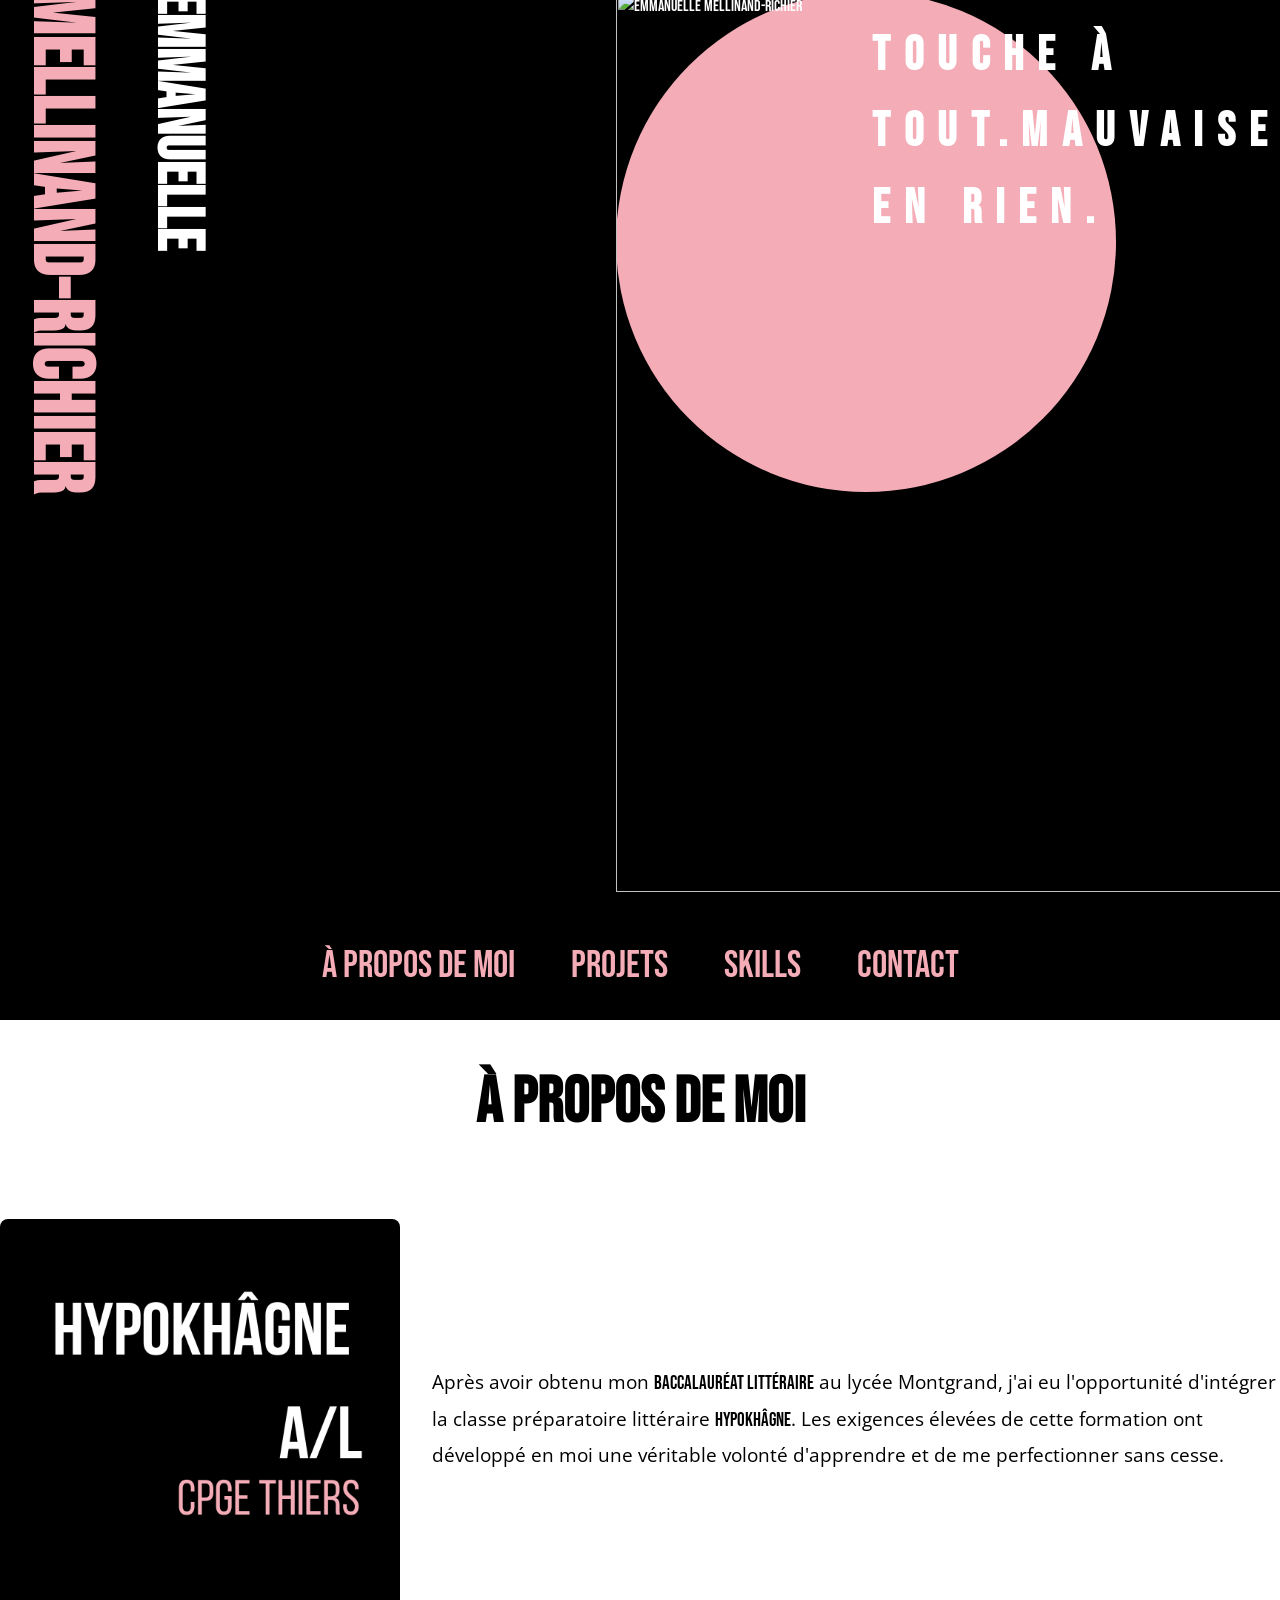
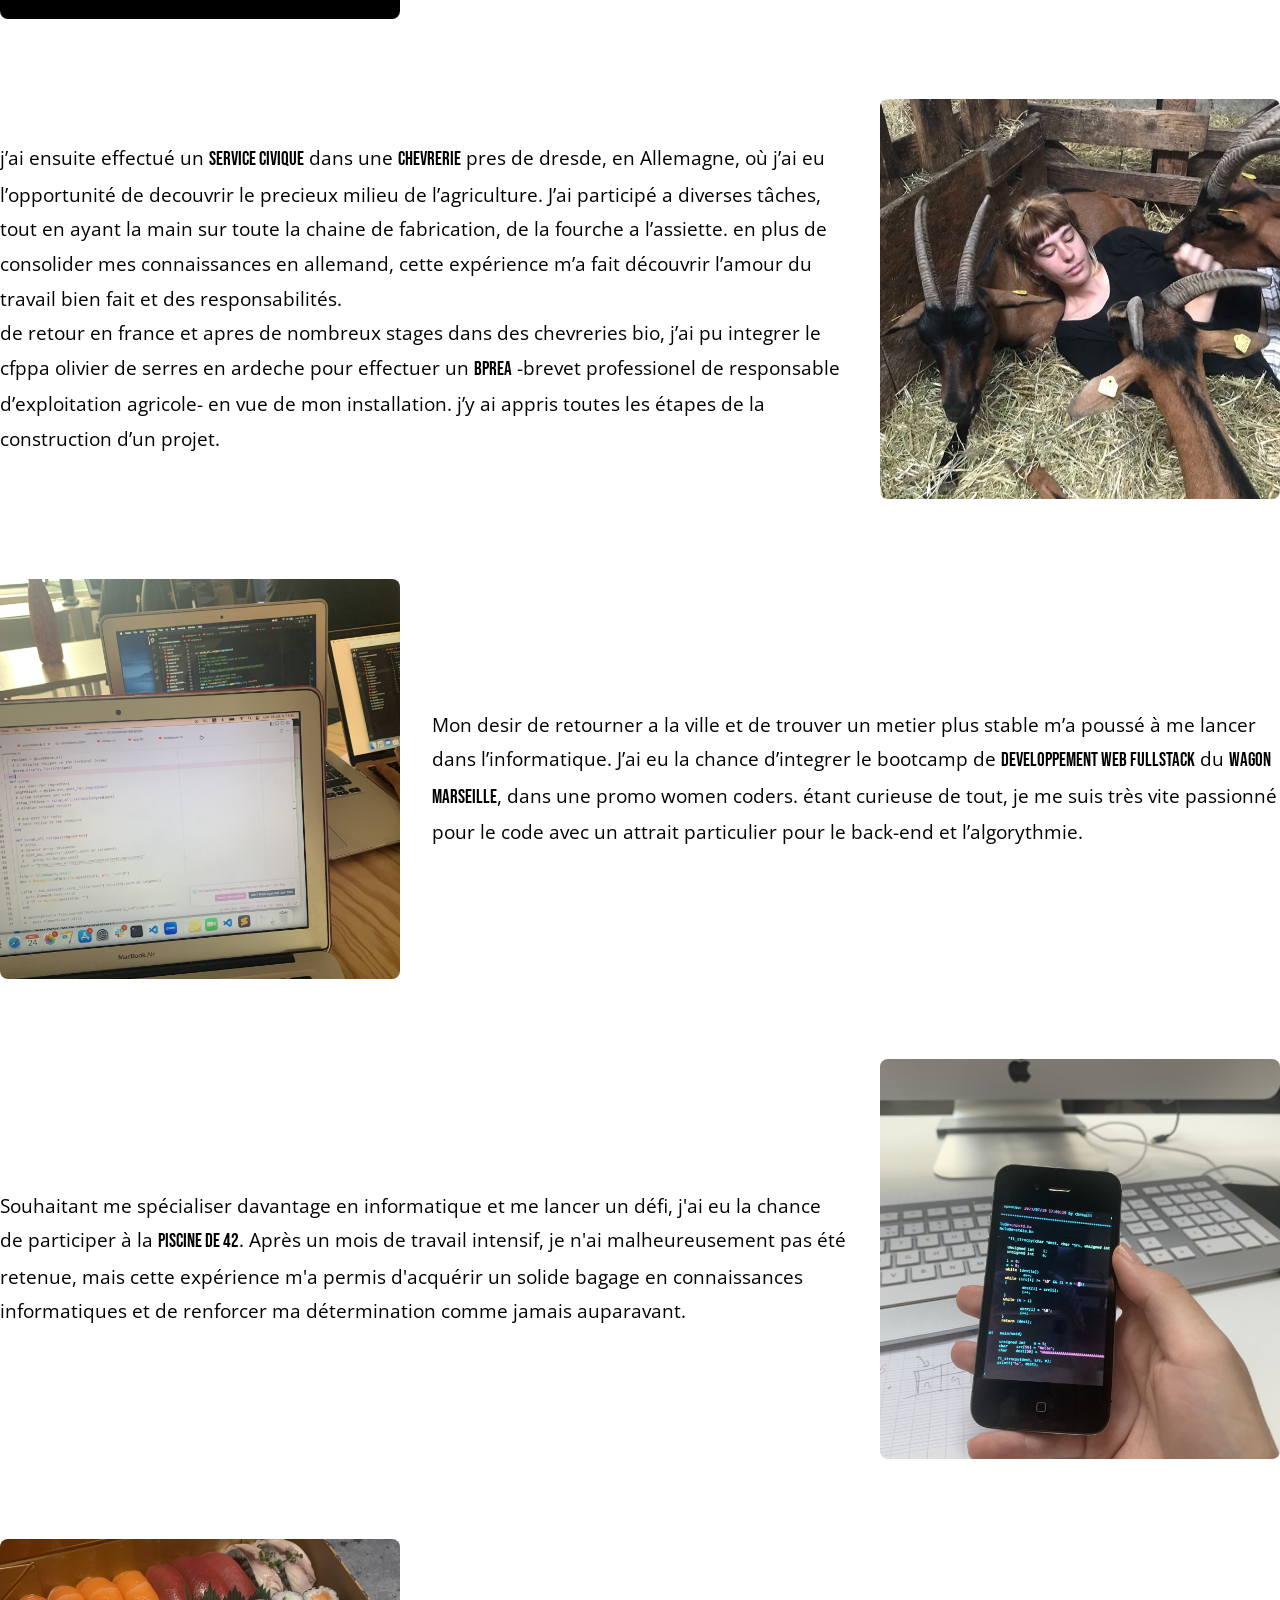
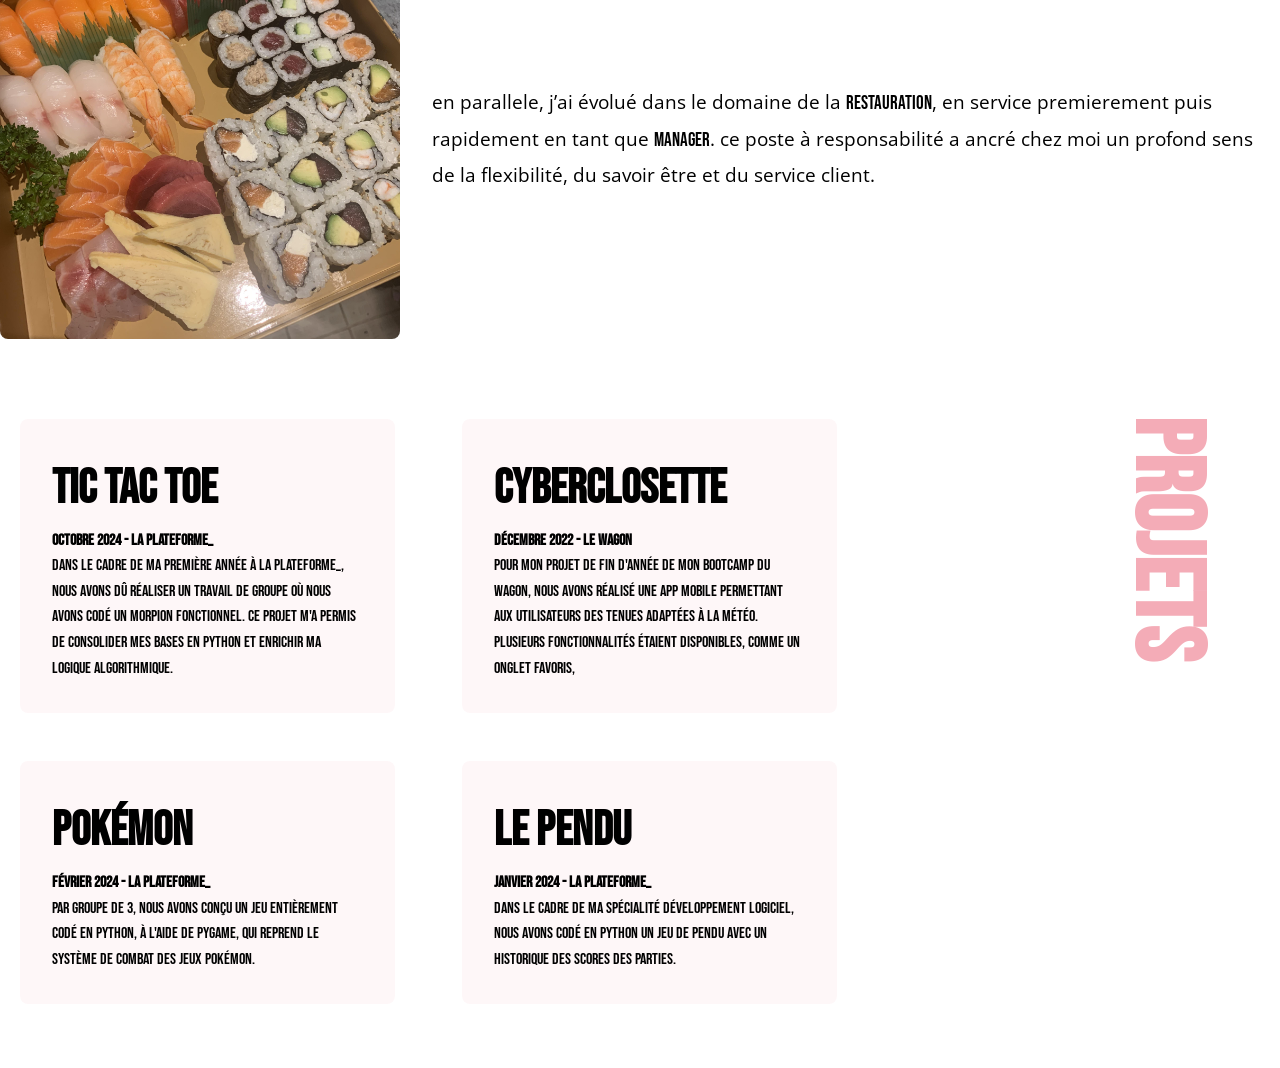
==== index.html @ a4fb5219 "most of the page done, missing contact form and footer + adaptive" ====
<html lang="fr">
<head>
    <meta charset="UTF-8">
    <meta name="viewport" content="width=device-width, initial-scale=1.0">
    <title>Portfolio</title>
    <link rel="stylesheet" href="style.css">
    <link rel="preconnect" href="https://fonts.googleapis.com">
    <link rel="preconnect" href="https://fonts.gstatic.com" crossorigin>
    <link href="https://fonts.googleapis.com/css2?family=Bebas+Neue&family=Danfo&family=Kanit:ital,wght@0,100;0,200;0,300;0,400;0,500;0,600;0,700;0,800;0,900;1,100;1,200;1,300;1,400;1,500;1,600;1,700;1,800;1,900&family=Lexend:wght@100&family=Noto+Sans:ital,wght@0,100..900;1,100..900&family=Roboto+Condensed:ital,wght@0,100..900;1,100..900&family=Roboto:ital,wght@0,100;0,300;0,400;0,500;0,700;0,900;1,100;1,300;1,400;1,500;1,700;1,900&display=swap" rel="stylesheet">
    <link rel="preconnect" href="https://fonts.googleapis.com">
<link rel="preconnect" href="https://fonts.gstatic.com" crossorigin>
<link href="https://fonts.googleapis.com/css2?family=Bebas+Neue&family=Danfo&family=Kanit:ital,wght@0,100;0,200;0,300;0,400;0,500;0,600;0,700;0,800;0,900;1,100;1,200;1,300;1,400;1,500;1,600;1,700;1,800;1,900&family=Lexend:wght@100&family=Noto+Sans:ital,wght@0,100..900;1,100..900&family=Open+Sans:ital,wght@0,300..800;1,300..800&family=Roboto+Condensed:ital,wght@0,100..900;1,100..900&family=Roboto:ital,wght@0,100;0,300;0,400;0,500;0,700;0,900;1,100;1,300;1,400;1,500;1,700;1,900&display=swap" rel="stylesheet">
    <script src="https://cdn.jsdelivr.net/gh/peterhry/CircleType@2.3.1/dist/circletype.min.js"></script>
</head>
<body>
    <header>
        <h1 class="banner-firstname">Mellinand-richier</h1>
        <br> 
        <h1>Emmanuelle</h1>
        <div id="portraitbanner">
            <span class="dot"></span>
            <h2 id="circletext"> touche à tout.mauvaise en rien.</h2>
            <img src="https://res.cloudinary.com/dshfyajcz/image/upload/v1732720341/orkq28lrtpl7rk5sfffn.png" alt="Emmanuelle Mellinand-Richier" id="portrait">
        </div>
    </header>
    <div id="navbar">
        <a href="">à propos de moi</a>
        <a href="">projets</a>
        <a href="">skills</a>
        <a href="">contact</a>
    </div>
    <div id="aboutme">
        <h2>à propos de moi</h2>
        <div class="exp">
            <p>Après avoir obtenu mon <span class="pink">baccalauréat littéraire</span> au lycée Montgrand, j'ai eu l'opportunité d'intégrer la classe préparatoire littéraire <span class="pink">hypokhâgne</span>. Les exigences élevées de cette formation ont développé en moi une véritable volonté d'apprendre et de me perfectionner sans cesse.</p>
            <img src="pictures/Hypokhâgne AL.png" alt="" id="hk">
        </div>
        <div class="exp">
            <p>j’ai ensuite effectué un <span class="pink">service civique</span> dans une <span class="pink">chevrerie</span> pres de dresde, en Allemagne, où j’ai eu l’opportunité de decouvrir le precieux milieu de l’agriculture. J’ai participé a diverses tâches, tout en ayant la main sur toute la chaine de fabrication, de la fourche a l’assiette. 
                en plus de consolider mes connaissances en allemand, cette expérience m’a fait découvrir l’amour du travail bien fait et des responsabilités. 
                <br> de retour en france et apres de nombreux stages dans des chevreries bio, j’ai pu integrer le cfppa olivier de serres en ardeche pour effectuer un <span class="pink">bprea</span> -brevet professionel de responsable d’exploitation agricole- en vue de mon installation. 
                j’y ai appris toutes les étapes de la construction d’un projet.
                </p>
            <img src="pictures/chevre1.JPG" alt="" id="goat1">
        </div>
        <div class="exp">
            <p>Mon desir de retourner a la ville et de trouver un metier plus stable m’a poussé à me lancer dans l’informatique. J’ai eu la chance d’integrer le bootcamp de <span class="pink"> developpement web fullstack</span> du <span class="pink">Wagon marseille</span>, dans une promo women coders. 
                étant curieuse de tout, je me suis très vite passionné pour le code avec un attrait particulier pour le back-end et l’algorythmie. </p>
            <img src="pictures/Wagon.jpg" alt="iphone code" id="wagonpic">
        </div>
        <div class="exp">
            <p>Souhaitant me spécialiser davantage en informatique et me lancer un défi, j'ai eu la chance de participer à la <span class="pink">piscine de 42</span>. Après un mois de travail intensif, je n'ai malheureusement pas été retenue, mais cette expérience m'a permis d'acquérir un solide bagage en connaissances informatiques et de renforcer ma détermination comme jamais auparavant.</p>
            <img src="pictures/42.jpg" alt="fortytwopic" id="fortytwopic">
        </div>
        <div class="exp">
            <p>en parallele, j’ai évolué dans le domaine de la <span class="pink">restauration</span>, en service premierement puis rapidement en tant que <span class="pink">manager</span>. ce poste à responsabilité a ancré chez moi un profond sens de la flexibilité, du savoir être et du service client.</p>
            <img src="pictures/sushi.jpg" alt="sushi" id="sushi">
        </div>
    </div>
    <div id="projects">
        <div class="project" id="one">
            <h3>Tic Tac Toe</h3>
            <h4>Octobre 2024 - La Plateforme_</h4>
            <p>Dans le cadre de ma première année à La Plateforme_, nous avons dû réaliser un travail de groupe où nous avons codé un morpion fonctionnel. 
                Ce projet m'a permis de consolider mes bases en python et enrichir ma logique algorithmique.
            </p>
        </div>
        <div class="project" id="two">
            <h3>Cyberclosette</h3>
            <h4>Décembre 2022 - Le Wagon</h4>
            <p>Pour mon projet de fin d'année de mon bootcamp du Wagon, nous avons réalisé une app mobile permettant aux utilisateurs des tenues
                adaptées à la météo. Plusieurs fonctionnalités étaient disponibles, comme un onglet favoris, 
            </p>
        </div>
        <div class="project" id="three">
            <h3>Pokémon</h3>
            <h4>Février 2024 - La Plateforme_</h4>
            <p> Par groupe de 3, nous avons conçu un jeu entièrement codé en python, à l'aide de Pygame, qui reprend le système de combat des jeux Pokémon.
            </p>
        </div>
        <div class="project" id="four">
            <h3>Le pendu</h3>
            <h4>Janvier 2024 - La Plateforme_</h4>
            <p>Dans le cadre de ma spécialité développement logiciel, nous avons codé en python un jeu de pendu avec un historique des scores des parties.
            </p>
        </div>
        <h2 id="projects-title">Projets</h2>
    </div>
</body>
<script>new CircleType(document.getElementById('circletext'));</script>
</html>
---- style.css ----
* {
    font-family: 'Bebas Neue';
}

* {
    margin: 0;
    padding: 0;
    box-sizing: border-box;
    font-family: 'Bebas Neue', sans-serif;
}

:root {
    --pink: #F4ACB7;
    --black: #000;
    --white: #fff;
}

html {
    scroll-behavior: smooth;
}

body {
    line-height: 1.6;
    overflow-x: hidden;
}
header {
    background-color: black;
    height: 103%;
    margin: -8px;
    display: flex;
    color: white;
    h1 {
        writing-mode: vertical-rl;
        text-orientation: mixed;
        font-size: 4em;
        margin: 0;
    }
}

.banner-firstname {
    font-size: 5.2em;
    color: #F4ACB7;
}

.dot {
    height: 500px;
    width: 500px;
    background-color: #F4ACB7;
    border-radius: 50%;
    position: absolute;
    z-index: 0;
}

#circletext {
    letter-spacing: .3em;
    font-size: 3em;
    margin-left: 20%;
    margin-top: 2%;
    position: absolute;
    z-index: 2;
    animation: effect 12s linear infinite;
}

#portrait {
    z-index: 1;
    position: absolute;
    height: 100%;
}

#portraitbanner {
    margin-left: 30%;
}

@keyframes effect {
    0%{
        transform: rotate(360deg);
    }
    100%{
        transform: rotate(0deg);
    }
}

#navbar {
    position: sticky;
    top: 0;
    background: var(--black);
    display: flex;
    justify-content: center;
    gap: 1.5rem;
    padding: 1rem;
    z-index: 1000;
}

#navbar a {
    color: var(--pink);
    text-decoration: none;
    font-size: clamp(1.5rem, 3vw, 2.5rem);
    padding: 0.5rem 1rem;
    transition: all 0.3s ease;
}

#navbar a:hover {
    background: var(--pink);
    color: var(--black);
}

/* Main content */
.container {
    max-width: 1200px;
    margin: 0 auto;
    padding: 2rem;
}

/* About section */
#aboutme h2 {
    font-size: clamp(3rem, 6vw, 4rem);
    text-align: center;
    margin: 2rem 0;
}

.exp {
    display: flex;
    flex-direction: column;
    gap: 2rem;
    margin: 3rem 0;
}

.exp p {
    font-family: 'Open Sans', sans-serif;
    font-size: clamp(1rem, 2vw, 1.2rem);
    line-height: 1.8;
    flex: 1;
}

.exp img {
    width: 100%;
    max-width: 400px;
    height: auto;
    border-radius: 8px;
    margin: 1rem auto;
}

/* Projects section */
#projects {
    display: grid;
    gap: 3rem;
    margin: 4rem 0;
    grid-template-columns: repeat(2, 1fr);
}

#one {
    grid-column: 1 / 2;
    grid-row: 1;
}

#two {
    grid-column: 2 / 2;
    grid-row: 1;
}

#three {
    grid-column: 1 / 2;
    grid-row: 2;
}

#four {
    grid-column: 2 / 2;
    grid-row: 2;
}

.project {
    background: rgba(244, 172, 183, 0.1);
    padding: 2rem;
    border-radius: 8px;
    margin-left: 5%;
}

.project h3 {
    font-size: clamp(2rem, 4vw, 3rem);
}

#projects-title {
    position: sticky;
    top: 200;
    writing-mode: vertical-rl;
    text-orientation: mixed;
    font-size: 6em;
    color: #F4ACB7;
    margin-right: 10%;
}

/* Responsive adjustments */
@media (min-width: 768px) {
    .header-content {
        grid-template-columns: auto 1fr;
        align-items: center;
    }

    .exp {
        flex-direction: row;
        align-items: center;
    }

    .exp:nth-child(even) {
        flex-direction: row-reverse;
    }

    #projects {
        grid-template-columns: repeat(auto-fit, minmax(300px, 1fr));
    }
}

@media (max-width: 480px) {
    #navbar {
        flex-wrap: wrap;
        gap: 0.5rem;
    }
    
    .exp img {
        max-width: 300px;
    }
}
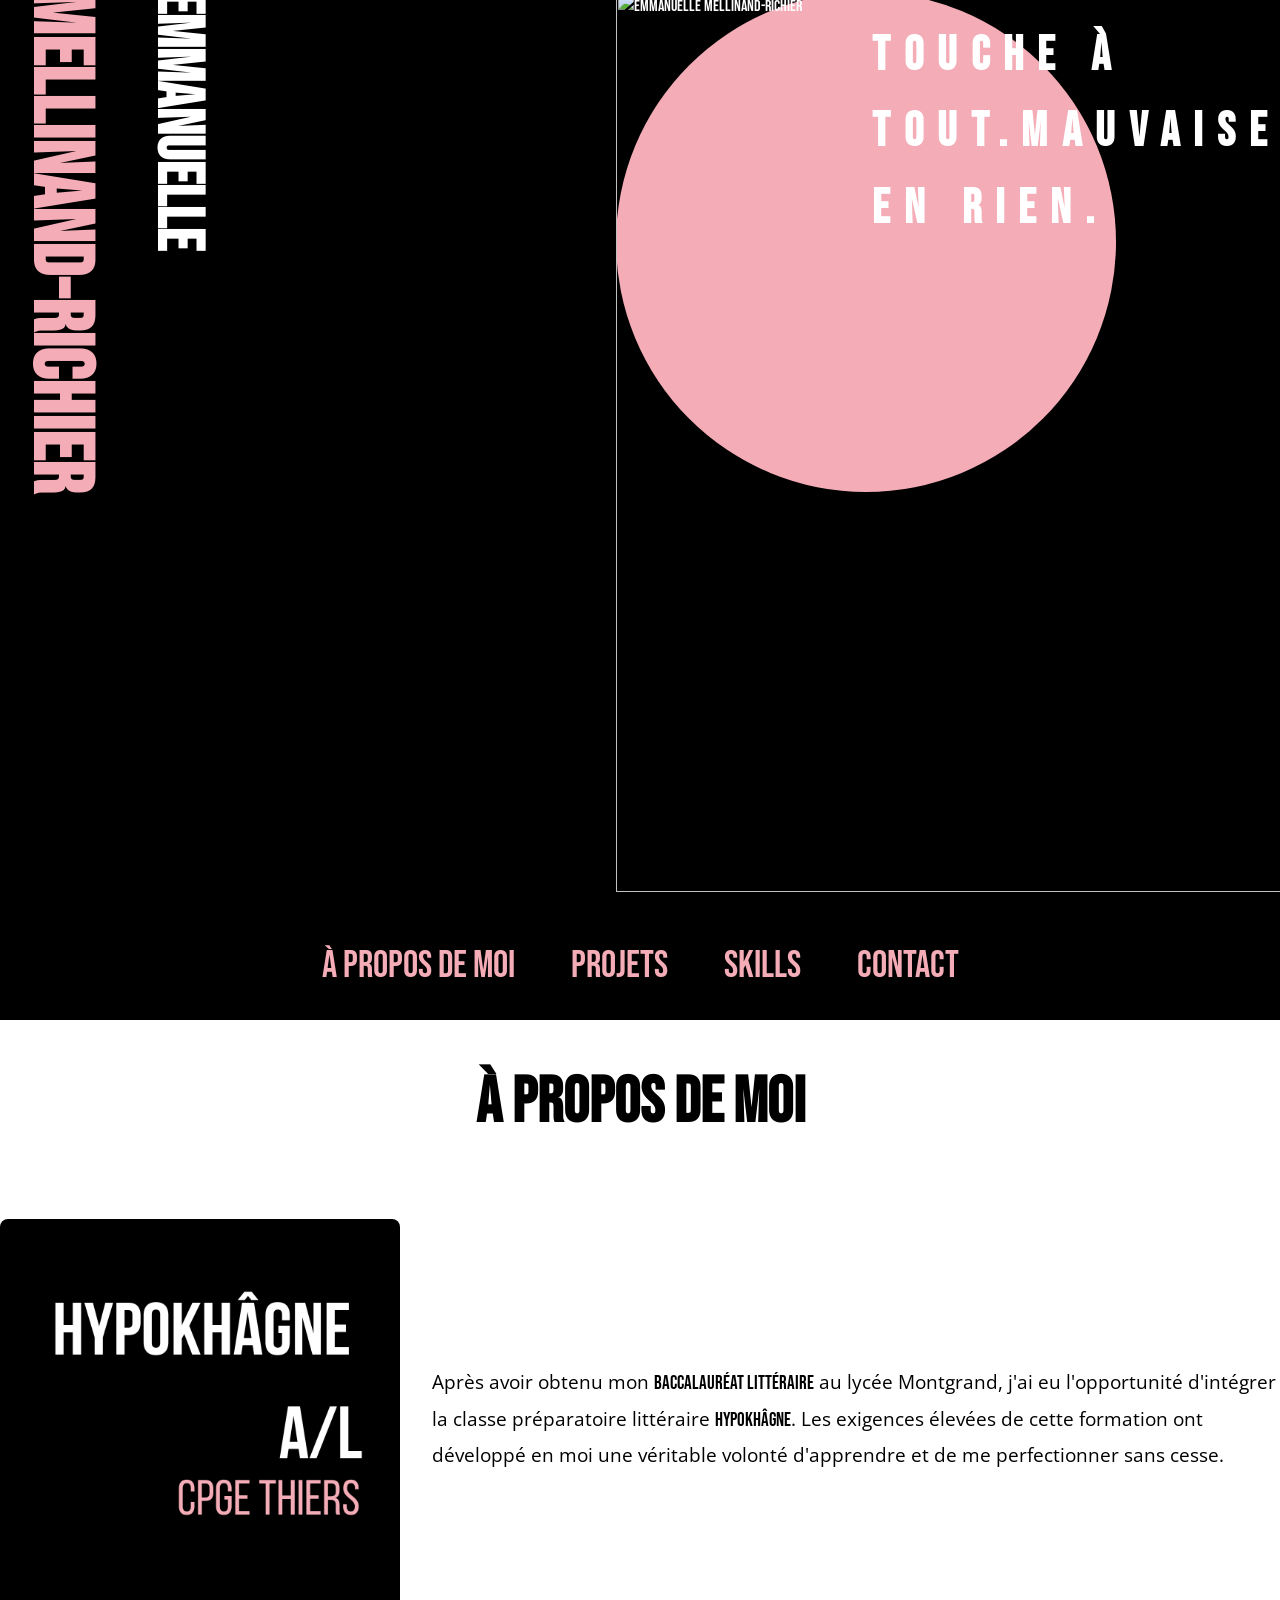
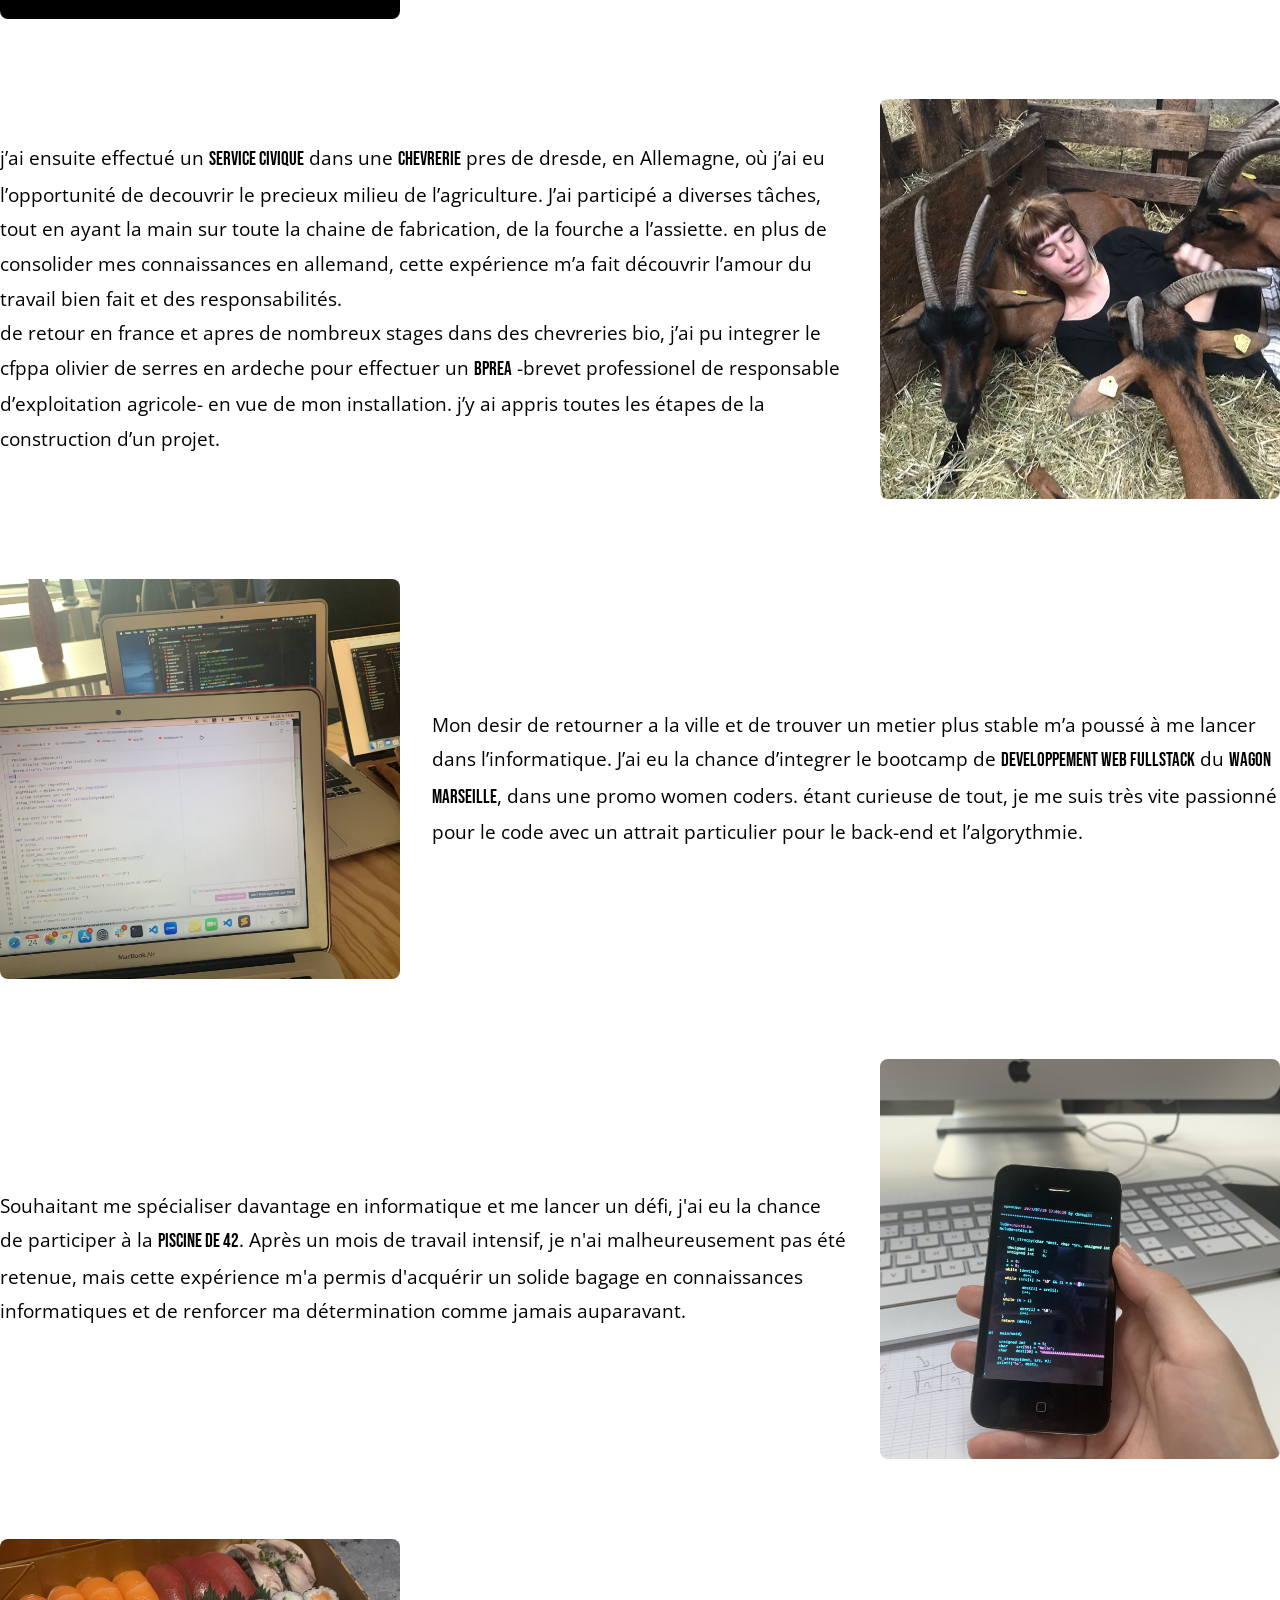
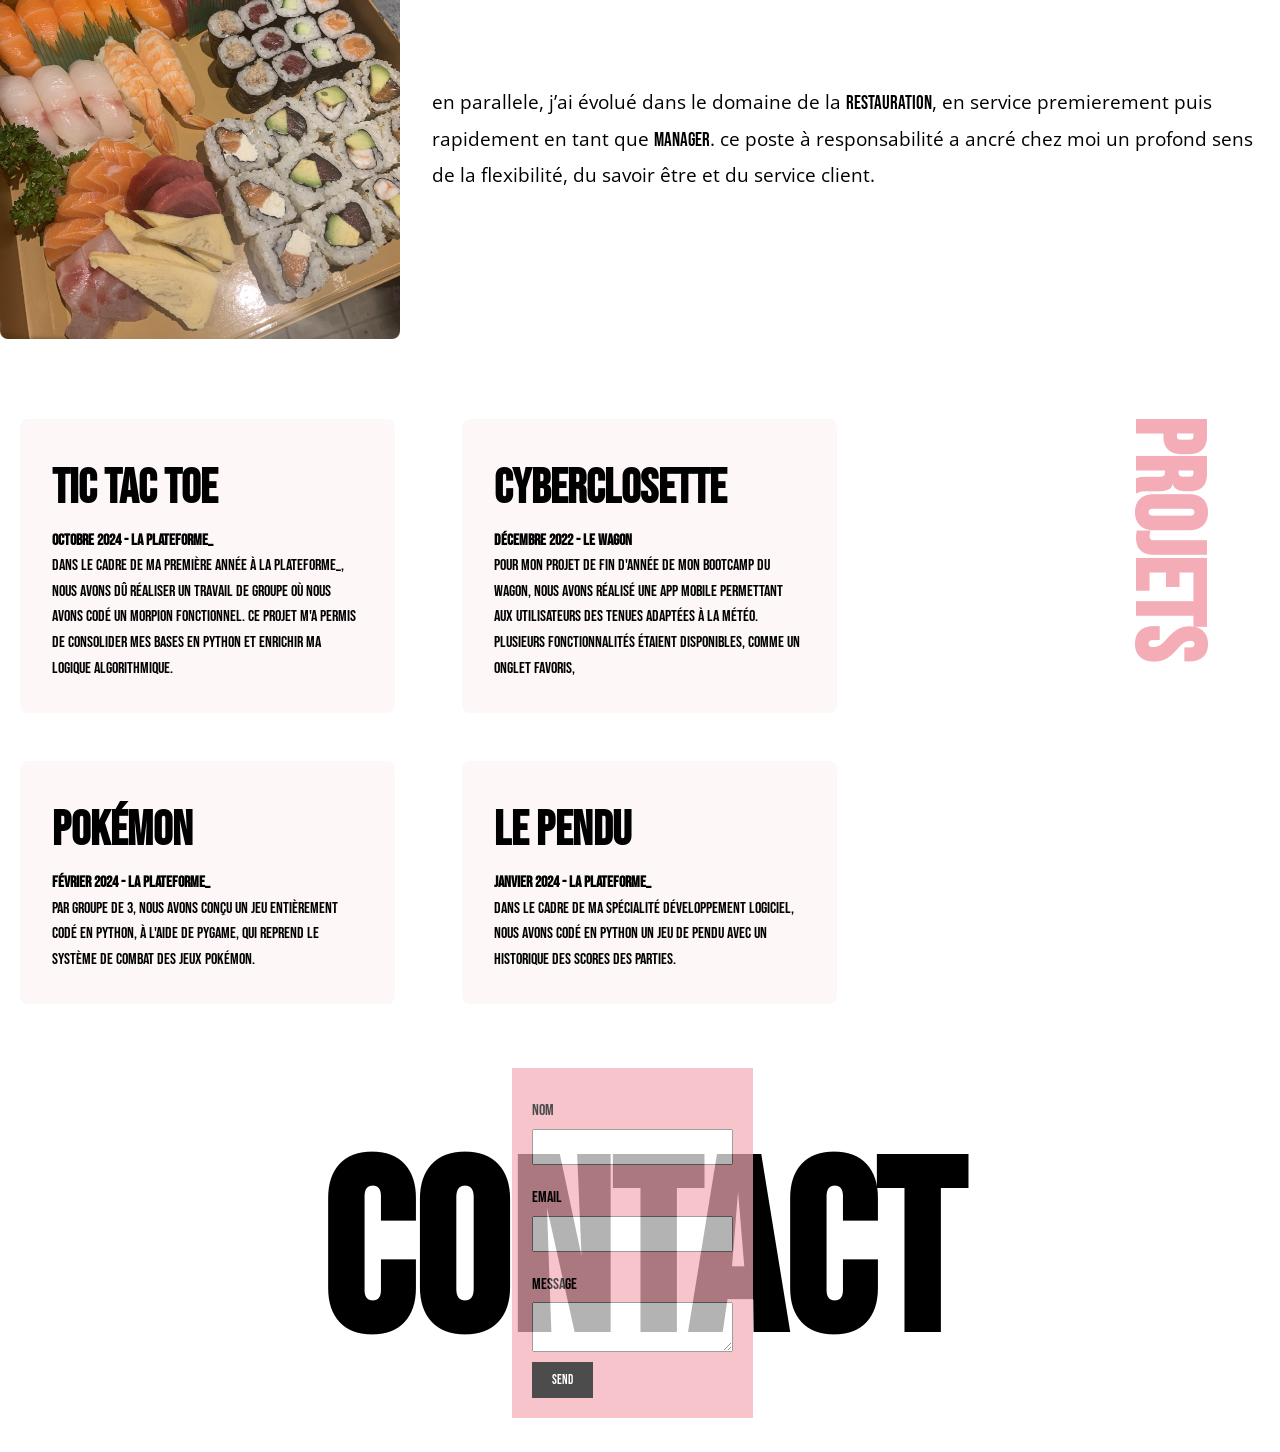
==== commit 70192c43: "html of project page" ====
--- a/index.html
+++ b/index.html
@@ -86,6 +86,37 @@
         </div>
         <h2 id="projects-title">Projets</h2>
     </div>
+    <div id="contact-div">
+        <form id="contactForm" method="POST" action="submit_form.php">
+            <label for="name">Nom</label>
+            <input type="text" id="name" name="name" required>
+        
+            <label for="email">Email</label>
+            <input type="email" id="email" name="email" required>
+        
+            <label for="message">Message</label>
+            <textarea id="message" name="message" required></textarea>
+        
+            <button type="submit">Send</button>
+        </form>
+        <h2 id="contact-title"> Contact</h2>
+    </div>
+      <div id="responseMessage"></div>
 </body>
-<script>new CircleType(document.getElementById('circletext'));</script>
+<script>new CircleType(document.getElementById('circletext'));
+        document.getElementById('contactForm').addEventListener('submit', function(e) {
+      e.preventDefault();
+      const formData = new FormData(this);
+
+      fetch('submit_form.php', {
+        method: 'POST',
+        body: formData
+      })
+      .then(response => response.text())
+      .then(data => {
+        document.getElementById('responseMessage').innerHTML = data;
+      })
+      .catch(error => console.error('Error:', error));
+    });
+</script>
 </html>
--- a/style.css
+++ b/style.css
@@ -189,6 +189,49 @@
     margin-right: 10%;
 }
 
+#contactForm {
+    max-width: 700px;
+    margin: 0 auto;
+    margin-left: 40%;
+    padding: 20px;
+    background-color: #F4ACB7;
+    opacity: 0.7;
+    position: absolute;
+    z-index: 2;
+  }
+  
+  label {
+    display: block;
+    margin: 10px 0 5px;
+  }
+  
+  input, textarea {
+    width: 100%;
+    padding: 8px;
+    margin-bottom: 10px;
+    opacity: 1;
+  }
+  
+  button {
+    background: black;
+    color: white;
+    padding: 10px 20px;
+    border: none;
+    cursor: pointer;
+  }
+
+#contact-title {
+    font-size: 15em;
+    color: black;
+    position: absolute;
+    margin-left: 25%;
+  }
+
+#contact-div {
+    position: relative;
+    z-index: 1;
+  }
+
 /* Responsive adjustments */
 @media (min-width: 768px) {
     .header-content {
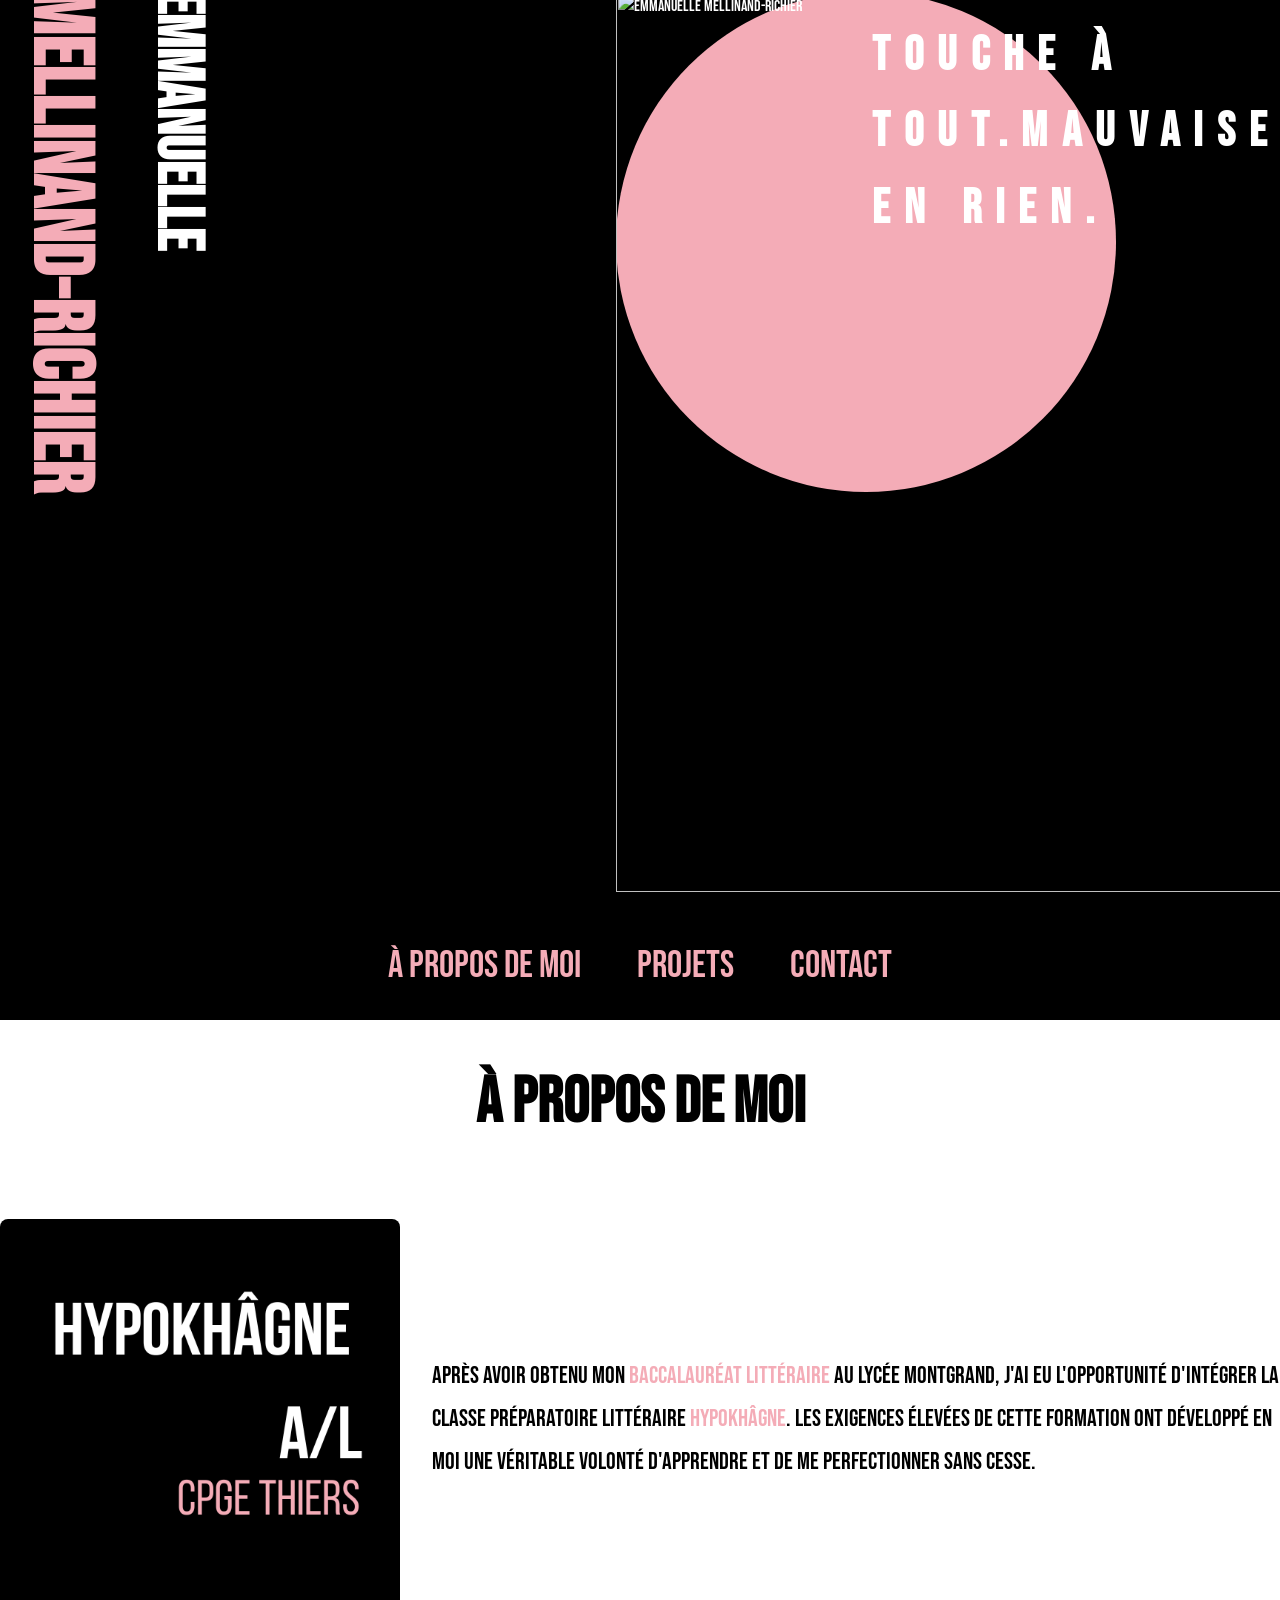
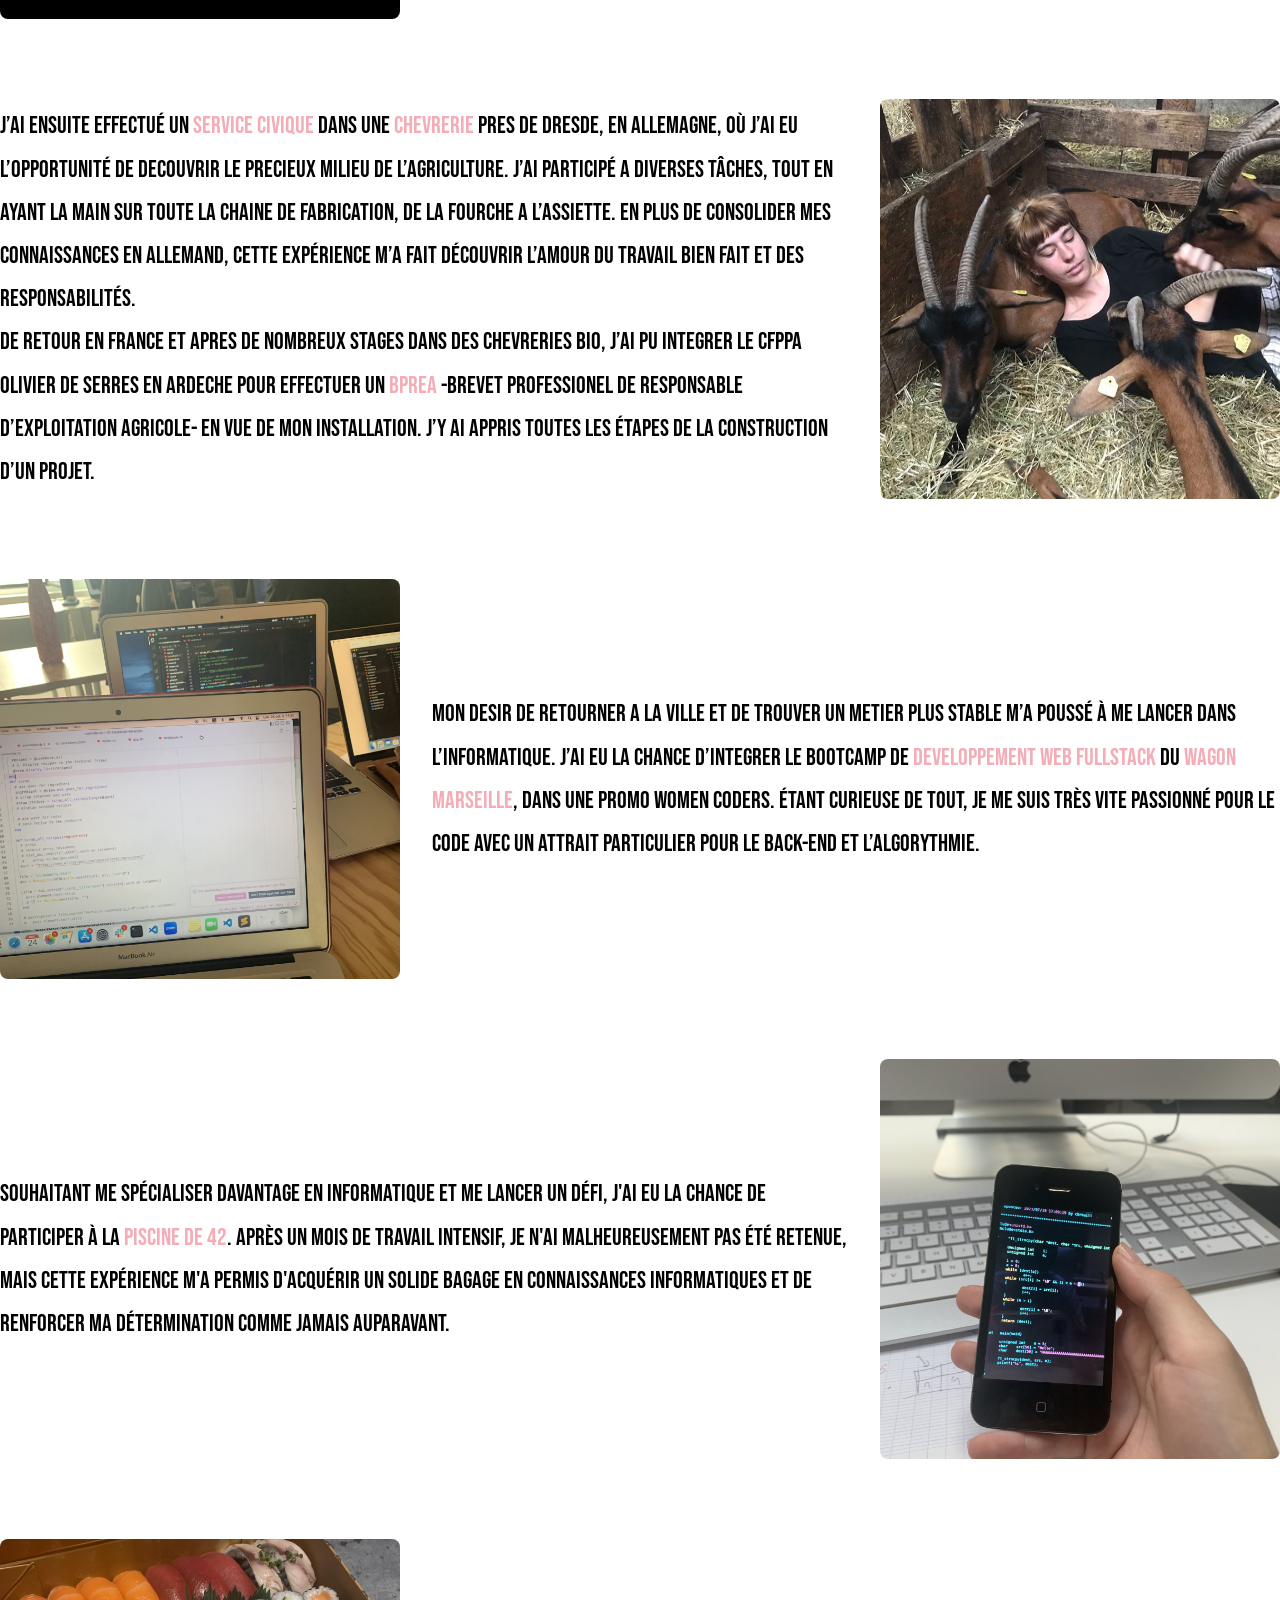
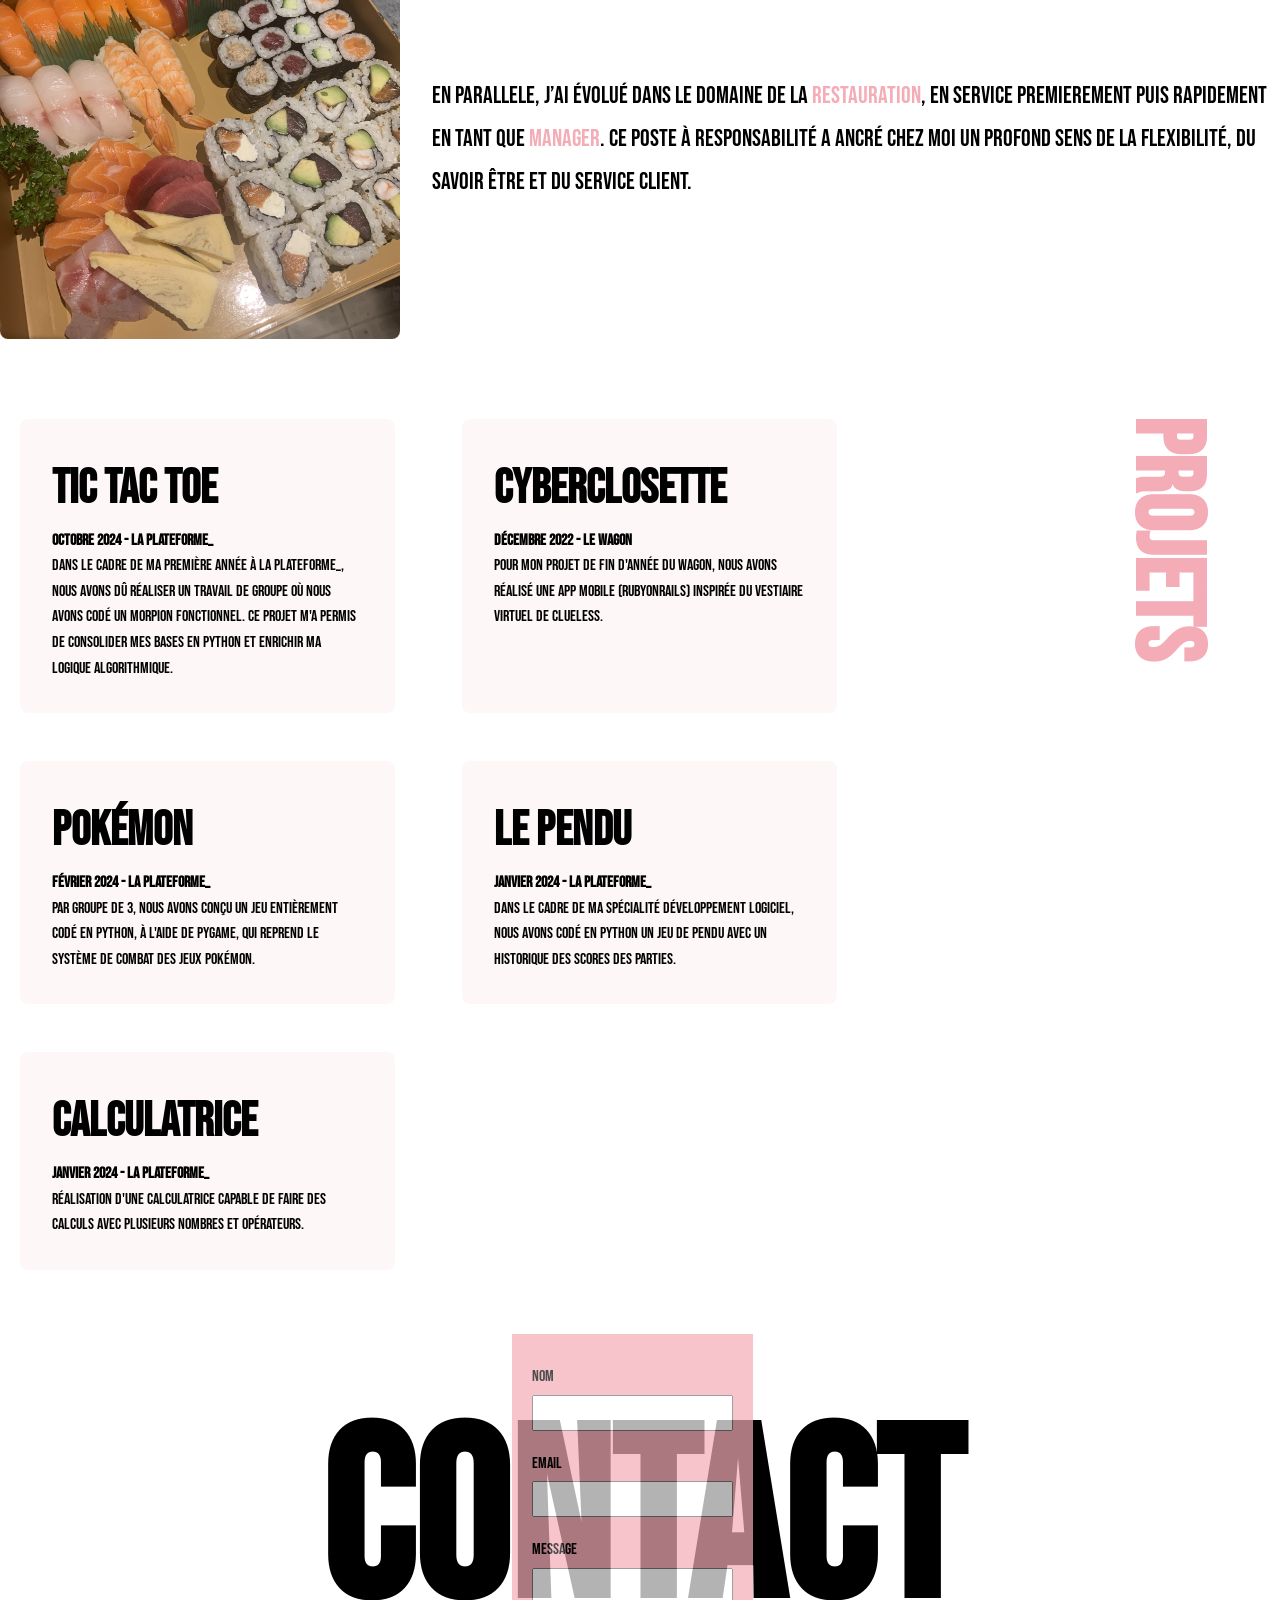
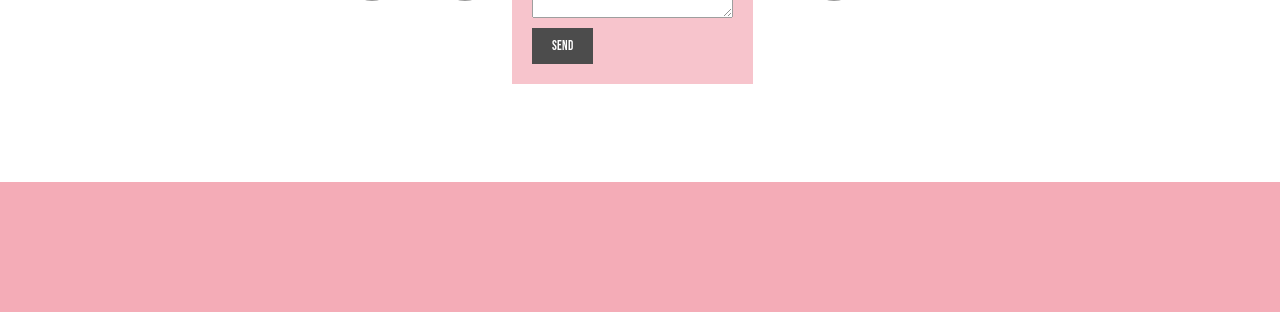
==== commit 7b93e0a0: "project pages done" ====
--- a/index.html
+++ b/index.html
@@ -8,6 +8,7 @@
     <link rel="preconnect" href="https://fonts.gstatic.com" crossorigin>
     <link href="https://fonts.googleapis.com/css2?family=Bebas+Neue&family=Danfo&family=Kanit:ital,wght@0,100;0,200;0,300;0,400;0,500;0,600;0,700;0,800;0,900;1,100;1,200;1,300;1,400;1,500;1,600;1,700;1,800;1,900&family=Lexend:wght@100&family=Noto+Sans:ital,wght@0,100..900;1,100..900&family=Roboto+Condensed:ital,wght@0,100..900;1,100..900&family=Roboto:ital,wght@0,100;0,300;0,400;0,500;0,700;0,900;1,100;1,300;1,400;1,500;1,700;1,900&display=swap" rel="stylesheet">
     <link rel="preconnect" href="https://fonts.googleapis.com">
+    <script src="https://kit.fontawesome.com/73ea2af838.js" crossorigin="anonymous"></script>
 <link rel="preconnect" href="https://fonts.gstatic.com" crossorigin>
 <link href="https://fonts.googleapis.com/css2?family=Bebas+Neue&family=Danfo&family=Kanit:ital,wght@0,100;0,200;0,300;0,400;0,500;0,600;0,700;0,800;0,900;1,100;1,200;1,300;1,400;1,500;1,600;1,700;1,800;1,900&family=Lexend:wght@100&family=Noto+Sans:ital,wght@0,100..900;1,100..900&family=Open+Sans:ital,wght@0,300..800;1,300..800&family=Roboto+Condensed:ital,wght@0,100..900;1,100..900&family=Roboto:ital,wght@0,100;0,300;0,400;0,500;0,700;0,900;1,100;1,300;1,400;1,500;1,700;1,900&display=swap" rel="stylesheet">
     <script src="https://cdn.jsdelivr.net/gh/peterhry/CircleType@2.3.1/dist/circletype.min.js"></script>
@@ -24,10 +25,9 @@
         </div>
     </header>
     <div id="navbar">
-        <a href="">à propos de moi</a>
-        <a href="">projets</a>
-        <a href="">skills</a>
-        <a href="">contact</a>
+        <a href="#aboutme">à propos de moi</a>
+        <a href="#projects">projets</a>
+        <a href="#contact-div">contact</a>
     </div>
     <div id="aboutme">
         <h2>à propos de moi</h2>
@@ -58,30 +58,41 @@
         </div>
     </div>
     <div id="projects">
-        <div class="project" id="one">
-            <h3>Tic Tac Toe</h3>
-            <h4>Octobre 2024 - La Plateforme_</h4>
-            <p>Dans le cadre de ma première année à La Plateforme_, nous avons dû réaliser un travail de groupe où nous avons codé un morpion fonctionnel. 
-                Ce projet m'a permis de consolider mes bases en python et enrichir ma logique algorithmique.
-            </p>
+        <div class="project" id="one" href="projet1.html">
+            <a href="projet1.html">
+                <h3>Tic Tac Toe</h3>
+                <h4>Octobre 2024 - La Plateforme_</h4>
+                <p>Dans le cadre de ma première année à La Plateforme_, nous avons dû réaliser un travail de groupe où nous avons codé un morpion fonctionnel. 
+                    Ce projet m'a permis de consolider mes bases en python et enrichir ma logique algorithmique.
+                </p>
+            </a>
         </div>
         <div class="project" id="two">
-            <h3>Cyberclosette</h3>
-            <h4>Décembre 2022 - Le Wagon</h4>
-            <p>Pour mon projet de fin d'année de mon bootcamp du Wagon, nous avons réalisé une app mobile permettant aux utilisateurs des tenues
-                adaptées à la météo. Plusieurs fonctionnalités étaient disponibles, comme un onglet favoris, 
-            </p>
+            <a href="projet2.html">
+                <h3>Cyberclosette</h3>
+                <h4>Décembre 2022 - Le Wagon</h4>
+                <p>Pour mon projet de fin d'année du Wagon, nous avons réalisé une app mobile (RubyOnRails) inspirée du vestiaire virtuel de Clueless. 
+                </p>
+            </a>
         </div>
         <div class="project" id="three">
-            <h3>Pokémon</h3>
-            <h4>Février 2024 - La Plateforme_</h4>
-            <p> Par groupe de 3, nous avons conçu un jeu entièrement codé en python, à l'aide de Pygame, qui reprend le système de combat des jeux Pokémon.
-            </p>
+            <a href="projet3.html">
+                <h3>Pokémon</h3>
+                <h4>Février 2024 - La Plateforme_</h4>
+                <p> Par groupe de 3, nous avons conçu un jeu entièrement codé en python, à l'aide de Pygame, qui reprend le système de combat des jeux Pokémon.
+                </p>
+            </a>
         </div>
         <div class="project" id="four">
             <h3>Le pendu</h3>
             <h4>Janvier 2024 - La Plateforme_</h4>
             <p>Dans le cadre de ma spécialité développement logiciel, nous avons codé en python un jeu de pendu avec un historique des scores des parties.
+            </p>
+        </div>
+        <div class="project" id="five">
+            <h3>Calculatrice</h3>
+            <h4>Janvier 2024 - La Plateforme_</h4>
+            <p>Réalisation d'une calculatrice capable de faire des calculs avec plusieurs nombres et opérateurs.
             </p>
         </div>
         <h2 id="projects-title">Projets</h2>
@@ -101,22 +112,30 @@
         </form>
         <h2 id="contact-title"> Contact</h2>
     </div>
-      <div id="responseMessage"></div>
+    <footer>
+        <div id="footer-content">
+            <a href="https://github.com/e-mellinandrichier" class="fa-brands fa-github" target="_blank"></a>
+            <a href="https://www.linkedin.com/in/emmanuelle-mellinand-richier-1ba303257/" class="fa-brands fa-linkedin" target="_blank"></a>
+        </div>
+    </footer>
 </body>
-<script>new CircleType(document.getElementById('circletext'));
-        document.getElementById('contactForm').addEventListener('submit', function(e) {
-      e.preventDefault();
-      const formData = new FormData(this);
+<script>new CircleType(document.getElementById('circletext'));</script>
+<script>document.getElementById('contactForm').addEventListener('submit', function(e) {
+    e.preventDefault();  // Empêche le rechargement de la page
+    console.log("Form submitted!");  // Vérifie que le bouton fonctionne
 
-      fetch('submit_form.php', {
+    const formData = new FormData(this);
+
+    fetch('submit_form.php', {  // Vérifie que ce fichier existe
         method: 'POST',
         body: formData
-      })
-      .then(response => response.text())
-      .then(data => {
+    })
+    .then(response => response.text())
+    .then(data => {
+        console.log("Server response:", data);  // Affiche la réponse du serveur
         document.getElementById('responseMessage').innerHTML = data;
-      })
-      .catch(error => console.error('Error:', error));
+    })
+    .catch(error => console.error('Error:', error));
     });
 </script>
 </html>
--- a/style.css
+++ b/style.css
@@ -126,10 +126,14 @@
 }
 
 .exp p {
-    font-family: 'Open Sans', sans-serif;
-    font-size: clamp(1rem, 2vw, 1.2rem);
+    /* font-family: 'Open Sans', sans-serif; */
+    font-size: 1.5em;
     line-height: 1.8;
     flex: 1;
+}
+
+.pink {
+    color: var(--pink);
 }
 
 .exp img {
@@ -166,6 +170,11 @@
 #four {
     grid-column: 2 / 2;
     grid-row: 2;
+}
+
+#five {
+    grid-column: 1 / 2;
+    grid-row: 3;
 }
 
 .project {
@@ -232,7 +241,111 @@
     z-index: 1;
   }
 
-/* Responsive adjustments */
+footer {
+    background-color: #F4ACB7;
+    color: #202124;
+    margin: -8px;
+    margin-top: 40%;
+}
+ 
+#footer-content {
+    text-align: center;
+    padding: 5%;
+}
+
+.fa-github {
+    font-size: 3em;
+    text-decoration: none;
+    color: #202124;
+    margin: 2%;
+}
+
+.fa-linkedin {
+    font-size: 3em;
+    text-decoration: none;
+    color: #202124;
+    margin: 2%;
+}
+
+div {
+    scroll-margin-top: 150px;
+}
+
+a {
+    text-decoration: none;
+    color: inherit; 
+}
+  
+.project-page-title {
+    font-size: 5em;
+    text-align: center;
+  }
+  
+  .date {
+    font-size: 1.5em;
+    color: #F4ACB7;
+    text-align: center;
+  }
+  
+  .container {
+    display: flex;
+    justify-content: space-between;
+    margin: 40px;
+  }
+  
+  .left {
+    width: 45%;
+  }
+  
+  .right {
+    width: 45%;
+  }
+  
+  ul {
+    list-style-type: none;
+    padding: 0;
+  }
+  
+  ul li {
+    font-size: 1.2em;
+    color: #333;
+    margin-bottom: 10px;
+  }
+  
+  .carousel {
+    display: flex;
+    justify-content: space-between;
+    overflow: hidden;
+  }
+  
+  .carousel img {
+    width: 100%;
+    height: auto;
+    transition: transform 0.5s ease;
+  }
+  
+
+
+  #back-button {
+    background-color: #F4ACB7;
+    color: white;
+    border: none;
+    padding: 10px 20px;
+    text-align: center;
+    text-decoration: none;
+    font-size: 16px;
+    cursor: pointer;
+    border-radius: 5px;
+    margin: 20px;
+  }
+  
+  button:hover {
+    background-color: #000
+  }
+
+  .left a {
+    color: #F4ACB7;
+  }
 @media (min-width: 768px) {
     .header-content {
         grid-template-columns: auto 1fr;
